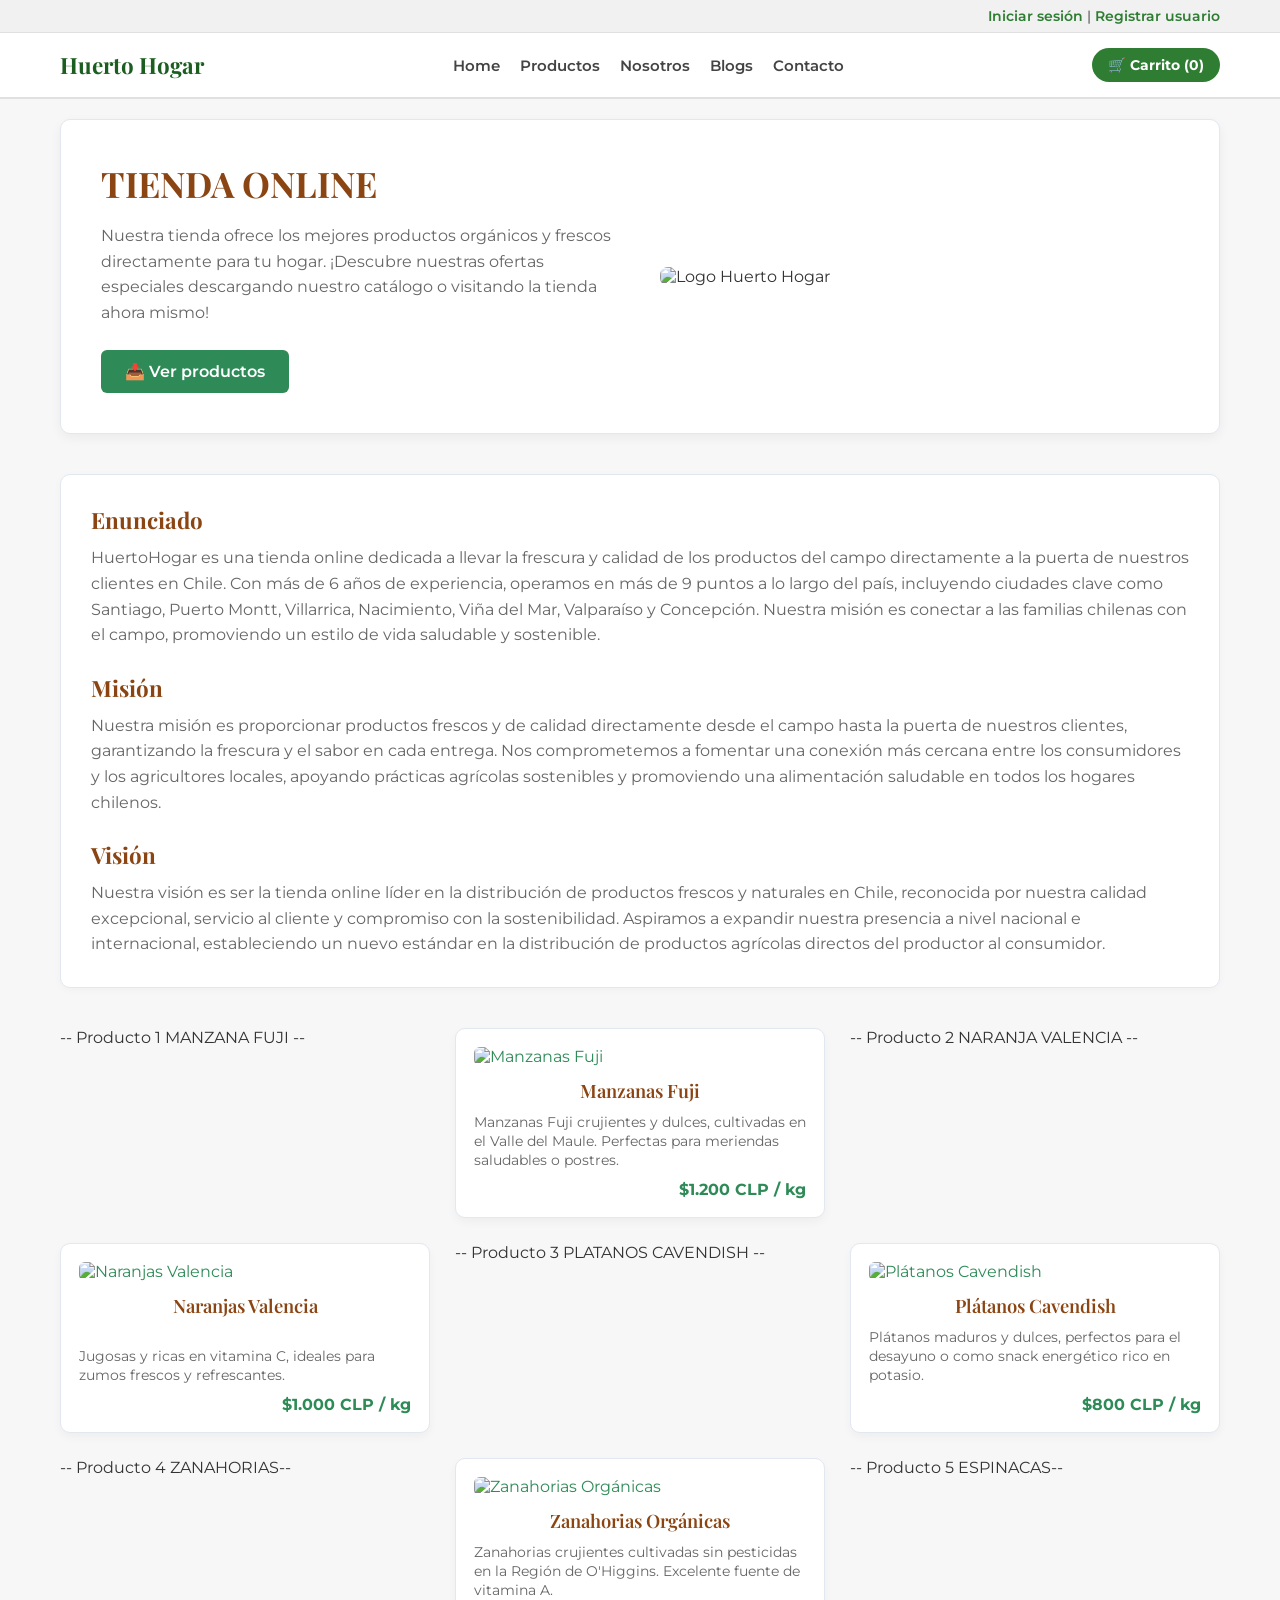
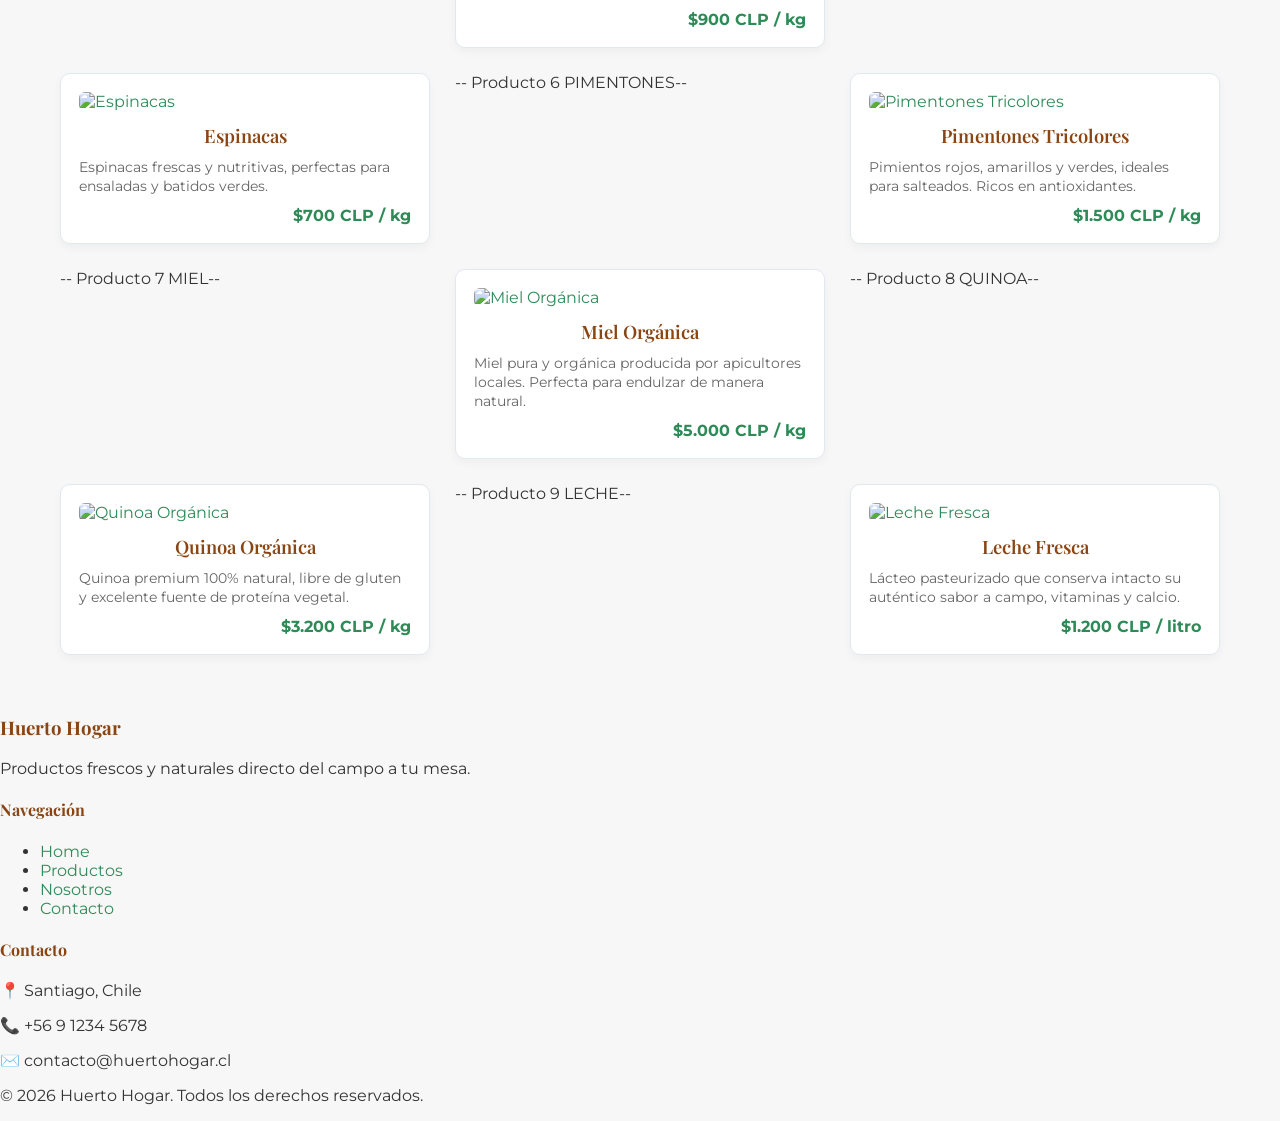
==== index.html @ ce5a7156 "Add initial index.html for Huerto Hogar website Initial HTML structure for the Huerto Hogar website," ====
<!DOCTYPE html>
<html lang="es">
<head>
    <meta charset="UTF-8">
    <meta name="viewport" content="width=device-width, initial-scale=1.0">
    <title>Huerto Hogar | Inicio</title>
    
    <link rel="preconnect" href="https://fonts.googleapis.com">
    <link rel="preconnect" href="https://fonts.gstatic.com" crossorigin>
    <link href="https://fonts.googleapis.com/css2?family=Montserrat:wght@400;500;600;700&family=Playfair+Display:wght@400;600;700&display=swap" rel="stylesheet">

    <link rel="stylesheet" href="css/global.css">
    <link rel="stylesheet" href="css/header.css">
    <link rel="stylesheet" href="css/home.css">
    <link rel="stylesheet" href="css/footer.css">
</head>
<body>

    <div class="top-bar-wrapper">
        <div class="top-bar">
            <a href="iniciar_sesion.html">Iniciar sesión</a> | 
            <a href="registrar_usuario.html">Registrar usuario</a>
        </div>
    </div>

    <header>
        <div class="contenedor-header">
            <div class="logo">
                <a href="index.html" style="text-decoration: none; color: inherit; display: flex; align-items: center;">
                    <h1>Huerto Hogar</h1>
                </a>
            </div>

            <nav class="menu">
                <a href="index.html" class="activo">Home</a>
                <a href="productos.html">Productos</a>
                <a href="nosotros.html">Nosotros</a>
                <a href="blogs.html">Blogs</a>
                <a href="contacto.html">Contacto</a>
            </nav>

            <div class="carrito">
                <a href="carrito.html">🛒 Carrito (0)</a>
            </div>
        </div>
    </header>

    <main class="contenedor">
        
        <section class="hero-banner">
            <div class="hero-texto">
                <h1>TIENDA ONLINE</h1>
                <p>Nuestra tienda ofrece los mejores productos orgánicos y frescos directamente para tu hogar. ¡Descubre nuestras ofertas especiales descargando nuestro catálogo o visitando la tienda ahora mismo!</p>
                <a href="productos.html" class="btn-ver-productos">📥 Ver productos</a>
            </div>
            <div class="hero-imagen-contenedor">
                <img src="imagenes/logo.jpg" alt="Logo Huerto Hogar" class="hero-img">
            </div>
        </section>

        <section class="seccion-institucional">
            <div class="bloque-institucional">
                <h2>Enunciado</h2>
                <p>HuertoHogar es una tienda online dedicada a llevar la frescura y calidad de los productos del campo directamente a la puerta de nuestros clientes en Chile. Con más de 6 años de experiencia, operamos en más de 9 puntos a lo largo del país, incluyendo ciudades clave como Santiago, Puerto Montt, Villarrica, Nacimiento, Viña del Mar, Valparaíso y Concepción. Nuestra misión es conectar a las familias chilenas con el campo, promoviendo un estilo de vida saludable y sostenible.</p>
            </div>

            <div class="bloque-institucional">
                <h2>Misión</h2>
                <p>Nuestra misión es proporcionar productos frescos y de calidad directamente desde el campo hasta la puerta de nuestros clientes, garantizando la frescura y el sabor en cada entrega. Nos comprometemos a fomentar una conexión más cercana entre los consumidores y los agricultores locales, apoyando prácticas agrícolas sostenibles y promoviendo una alimentación saludable en todos los hogares chilenos.</p>
            </div>

            <div class="bloque-institucional">
                <h2>Visión</h2>
                <p>Nuestra visión es ser la tienda online líder en la distribución de productos frescos y naturales en Chile, reconocida por nuestra calidad excepcional, servicio al cliente y compromiso con la sostenibilidad. Aspiramos a expandir nuestra presencia a nivel nacional e internacional, estableciendo un nuevo estándar en la distribución de productos agrícolas directos del productor al consumidor.</p>
            </div>
        </section>

        
        <section class="grilla-productos">
            
            -- Producto 1 MANZANA FUJI --
            <article class="tarjeta-home">
                <a href="detalle_producto.html">
                    <img src="imagenes/Manzanas%20Fuji.jpg" alt="Manzanas Fuji" class="img-producto">
                </a> 
                <a href="detalle_producto.html" class="titulo-home">Manzanas Fuji</a>
                <div class="info-tarjeta">
                    <p class="atributos">Manzanas Fuji crujientes y dulces, cultivadas en el Valle del Maule. Perfectas para meriendas saludables o postres.</p>
                    <span class="precio">$1.200 CLP / kg</span>
                </div>
            </article>

            -- Producto 2 NARANJA VALENCIA --
            <article class="tarjeta-home">
                <a href="detalle_producto.html">
                    <img src="imagenes/Naranjas%20Valencia.jpg" alt="Naranjas Valencia" class="img-producto">
                </a> 
                <a href="detalle_producto.html" class="titulo-home">Naranjas Valencia</a>
                <div class="info-tarjeta">
                    <p class="atributos">Jugosas y ricas en vitamina C, ideales para zumos frescos y refrescantes.</p>
                    <span class="precio">$1.000 CLP / kg</span>
                </div>
            </article>

            -- Producto 3 PLATANOS CAVENDISH --
            <article class="tarjeta-home">
                <a href="detalle_producto.html">
                    <img src="imagenes/Platanos.jpg" alt="Plátanos Cavendish" class="img-producto">
                </a> 
                <a href="detalle_producto.html" class="titulo-home">Plátanos Cavendish</a>
                <div class="info-tarjeta">
                    <p class="atributos">Plátanos maduros y dulces, perfectos para el desayuno o como snack energético rico en potasio.</p>
                    <span class="precio">$800 CLP / kg</span>
                </div>
            </article>

            -- Producto 4 ZANAHORIAS--
            <article class="tarjeta-home">
                <a href="detalle_producto.html">
                    <img src="imagenes/Zanahoria.jpg" alt="Zanahorias Orgánicas" class="img-producto">
                </a> 
                <a href="detalle_producto.html" class="titulo-home">Zanahorias Orgánicas</a>
                <div class="info-tarjeta">
                    <p class="atributos">Zanahorias crujientes cultivadas sin pesticidas en la Región de O'Higgins. Excelente fuente de vitamina A.</p>
                    <span class="precio">$900 CLP / kg</span>
                </div>
            </article>

            -- Producto 5 ESPINACAS--
            <article class="tarjeta-home">
                <a href="detalle_producto.html">
                    <img src="imagenes/Espinacas.jpg" alt="Espinacas" class="img-producto">
                </a> 
                <a href="detalle_producto.html" class="titulo-home">Espinacas</a>
                <div class="info-tarjeta">
                    <p class="atributos">Espinacas frescas y nutritivas, perfectas para ensaladas y batidos verdes.</p>
                    <span class="precio">$700 CLP / kg</span>
                </div>
            </article>

            -- Producto 6 PIMENTONES--
            <article class="tarjeta-home">
                <a href="detalle_producto.html">
                    <img src="imagenes/Pimientos.jpg" alt="Pimentones Tricolores" class="img-producto">
                </a> 
                <a href="detalle_producto.html" class="titulo-home">Pimentones Tricolores</a>
                <div class="info-tarjeta">
                    <p class="atributos">Pimientos rojos, amarillos y verdes, ideales para salteados. Ricos en antioxidantes.</p>
                    <span class="precio">$1.500 CLP / kg</span>
                </div>
            </article>

            -- Producto 7 MIEL--
            <article class="tarjeta-home">
                <a href="detalle_producto.html">
                    <img src="imagenes/miel.jpg" alt="Miel Orgánica" class="img-producto">
                </a> 
                <a href="detalle_producto.html" class="titulo-home">Miel Orgánica</a>
                <div class="info-tarjeta">
                    <p class="atributos">Miel pura y orgánica producida por apicultores locales. Perfecta para endulzar de manera natural.</p>
                    <span class="precio">$5.000 CLP / kg</span>
                </div>
            </article>

            -- Producto 8 QUINOA--
            <article class="tarjeta-home">
                <a href="detalle_producto.html">
                    <img src="imagenes/Quinua.jpg" alt="Quinoa Orgánica" class="img-producto">
                </a> 
                <a href="detalle_producto.html" class="titulo-home">Quinoa Orgánica</a>
                <div class="info-tarjeta">
                    <p class="atributos">Quinoa premium 100% natural, libre de gluten y excelente fuente de proteína vegetal.</p>
                    <span class="precio">$3.200 CLP / kg</span>
                </div>
            </article>

            -- Producto 9 LECHE--
            <article class="tarjeta-home">
                <a href="detalle_producto.html">
                    <img src="imagenes/Leche.jpg" alt="Leche Fresca" class="img-producto">
                </a> 
                <a href="detalle_producto.html" class="titulo-home">Leche Fresca</a>
                <div class="info-tarjeta">
                    <p class="atributos">Lácteo pasteurizado que conserva intacto su auténtico sabor a campo, vitaminas y calcio.</p>
                    <span class="precio">$1.200 CLP / litro</span>
                </div>
            </article>

        </section>
    </main>

    
    <footer class="pie-pagina-columnas">
        <div class="contenedor-footer-grid">
            <!-- Columna 1: Marca y descripción -->
            <div class="columna-footer">
                <h3>Huerto Hogar</h3>
                <p>Productos frescos y naturales directo del campo a tu mesa.</p>
            </div>

            
            <div class="columna-footer">
                <h4>Navegación</h4>
                <ul>
                    <li><a href="index.html">Home</a></li>
                    <li><a href="productos.html">Productos</a></li>
                    <li><a href="nosotros.html">Nosotros</a></li>
                    <li><a href="contacto.html">Contacto</a></li>
                </ul>
            </div>

           
            <div class="columna-footer">
                <h4>Contacto</h4>
                <p>📍 Santiago, Chile</p>
                <p>📞 +56 9 1234 5678</p>
                <p>✉️ contacto@huertohogar.cl</p>
            </div>
        </div>

        
        <div class="footer-bottom">
            <p>&copy; 2026 Huerto Hogar. Todos los derechos reservados.</p>
        </div>
    </footer>

    
    <script src="js/app.js"></script>

</body>
</html>
---- css/global.css ----
:root {
    /* Paleta de Colores Corporativa */
    --color-primario: #2e7d32;
    --color-primario-oscuro: #1b5e20;
    --color-fondo: #f8f9fa;
    --color-blanco: #ffffff;
    --color-borde: #e0e0e0;
    --color-borde-input: #cccccc;
    --color-texto: #333333;
    --color-texto-oscuro: #222222;
    --color-texto-etiqueta: #444444;
    --color-texto-secundario: #555555;
    --color-texto-suave: #666666;

    --fuente-principal: Arial, sans-serif;
    --ancho-maximo: 1200px;
    --transicion-suave: all 0.2s ease;
    --sombra-tarjeta: 0 4px 10px rgba(0, 0, 0, 0.05);
    --sombra-focus: 0 0 5px rgba(46, 125, 50, 0.3);
}


*,
*::before,
*::after {
    box-sizing: border-box;
}

body {
    font-family: var(--fuente-principal);
    margin: 0;
    background-color: var(--color-fondo);
    color: var(--color-texto);
}

a {
    text-decoration: none;
    color: inherit;
}


.contenedor,
.contenedor-principal,
.contenedor-header,
.contenedor-footer {
    max-width: var(--ancho-maximo);
    margin: 0 auto;
    padding: 0 20px;
}


.boton-verde,
.btn-enviar {
    width: 100%;
    background-color: var(--color-primario);
    color: var(--color-blanco);
    border: none;
    padding: 12px;
    font-size: 1rem;
    font-weight: bold;
    border-radius: 6px;
    cursor: pointer;
    transition: var(--transicion-suave);
}

.boton-verde:hover,
.btn-enviar:hover {
    background-color: var(--color-primario-oscuro);
}

.etiqueta {
    color: var(--color-primario);
    font-weight: bold;
    font-size: 0.85rem;
    letter-spacing: 1px;
    text-transform: uppercase;
    display: block;
    margin-bottom: 5px;
}

.linea-divisora {
    border: 0;
    border-top: 1px solid var(--color-borde);
    margin: 15px 0;
}


body {
    background-color: #F7F7F7; /* Blanco Suave */
    color: #333333;             /* Texto Principal Gris Oscuro */
    font-family: 'Montserrat', sans-serif;
}

h1, h2, h3, h4, h5, h6 {
    color: #8B4513;             /* Marrón Claro */
    font-family: 'Playfair Display', serif;
}

a {
    color: #2E8B57;             /* Verde Esmeralda */
}

button, input[type="submit"], .btn-primary {
    background-color: #2E8B57; /* Verde Esmeralda */
    color: #FFFFFF;
    border: none;
}

.oferta, .promo, .badge-oferta {
    background-color: #FFD700; /* Amarillo Mostaza */
    color: #333333;
}
---- css/header.css ----
.top-bar-wrapper {
    background-color: #f1f1f1;
    border-bottom: 1px solid var(--color-borde);
}

.top-bar {
    max-width: var(--ancho-maximo);
    margin: 0 auto;
    padding: 8px 20px;
    text-align: right;
    font-size: 0.85rem;
}

.top-bar a {
    color: var(--color-primario);
    text-decoration: none;
    font-weight: 600;
    transition: var(--transicion-suave);
}

.top-bar a:hover {
    color: var(--color-primario-oscuro);
    text-decoration: underline;
}


header {
    background-color: var(--color-blanco);
    border-bottom: 2px solid var(--color-borde);
}

.contenedor-header {
    max-width: var(--ancho-maximo);
    margin: 0 auto;
    display: flex;
    justify-content: space-between;
    align-items: center;
    padding: 15px 20px;
}

/* Logo */
.logo h1 {
    margin: 0;
    font-size: 1.4rem;
    color: var(--color-primario-oscuro);
}


.menu {
    display: flex;
    align-items: center;
    gap: 20px;
}

.menu a {
    text-decoration: none;
    color: var(--color-texto-etiqueta);
    font-weight: 600;
    font-size: 0.95rem;
    transition: var(--transicion-suave);
}

.menu a:hover {
    color: var(--color-primario);
}

.carrito a {
    display: flex;
    align-items: center;
    gap: 6px;
    background-color: var(--color-primario);
    color: var(--color-blanco) !important;
    padding: 8px 16px;
    border-radius: 20px;
    font-weight: bold;
    font-size: 0.9rem;
    text-decoration: none;
    transition: var(--transicion-suave);
}

.carrito a:hover {
    background-color: var(--color-primario-oscuro);
}


@media (max-width: 768px) {
    .contenedor-header {
        flex-direction: column;
        gap: 15px;
    }

    .menu {
        flex-wrap: wrap;
        justify-content: center;
        gap: 12px;
    }
}
---- css/home.css ----
.hero-banner {
    background-color: #ffffff;
    border: 1px solid #e2e8f0;
    border-radius: 10px;
    padding: 40px;
    margin: 20px 0 40px 0;
    display: flex;
    align-items: center;
    gap: 40px;
    box-shadow: 0 4px 12px rgba(0, 0, 0, 0.05);
}

.hero-texto {
    flex: 1;
}

.hero-texto h1 {
    font-family: var(--font-encabezado, 'Playfair Display', serif);
    font-size: 2.2rem;
    color: var(--marron-claro, #8B4513);
    margin-top: 0;
    margin-bottom: 15px;
}

.hero-texto p {
    font-family: var(--font-principal, 'Montserrat', sans-serif);
    font-size: 1rem;
    line-height: 1.6;
    color: var(--texto-secundario, #666666);
    margin-bottom: 25px;
}

.btn-ver-productos {
    display: inline-block;
    background-color: var(--verde-esmeralda, #2E8B57);
    color: #ffffff;
    padding: 12px 24px;
    font-family: var(--font-principal, 'Montserrat', sans-serif);
    font-weight: 600;
    border-radius: 6px;
    text-decoration: none;
    transition: background-color 0.2s ease;
}

.btn-ver-productos:hover {
    background-color: #21633e;
}

.hero-imagen-contenedor {
    flex: 1;
    display: flex;
    justify-content: center;
    align-items: center;
}

.hero-img {
    width: 100%;
    max-height: 280px;
    object-fit: contain;
    border-radius: 8px;
}


.seccion-institucional {
    background-color: #ffffff;
    border: 1px solid #e2e8f0;
    border-radius: 10px;
    padding: 30px;
    margin-bottom: 40px;
    box-shadow: 0 2px 8px rgba(0, 0, 0, 0.03);
}

.bloque-institucional {
    margin-bottom: 25px;
}

.bloque-institucional:last-child {
    margin-bottom: 0;
}

.bloque-institucional h2 {
    font-family: var(--font-encabezado, 'Playfair Display', serif);
    color: var(--marron-claro, #8B4513);
    font-size: 1.4rem;
    margin-top: 0;
    margin-bottom: 10px;
}

.bloque-institucional p {
    font-family: var(--font-principal, 'Montserrat', sans-serif);
    color: var(--texto-secundario, #666666);
    line-height: 1.6;
    margin: 0;
}


.grilla-productos {
    display: grid;
    grid-template-columns: repeat(3, 1fr);
    gap: 25px;
    margin-bottom: 60px;
}

.tarjeta-home {
    background-color: #ffffff;
    border: 1px solid #e2e8f0;
    border-radius: 10px;
    padding: 18px;
    display: flex;
    flex-direction: column;
    box-shadow: 0 4px 10px rgba(0, 0, 0, 0.04);
    transition: transform 0.2s ease, box-shadow 0.2s ease;
}

.tarjeta-home:hover {
    transform: translateY(-4px);
    box-shadow: 0 8px 18px rgba(0, 0, 0, 0.08);
}

.tarjeta-home .img-producto {
    width: 100%;
    height: 160px;
    object-fit: cover;
    border-radius: 6px;
    margin-bottom: 12px;
}

.titulo-home {
    font-family: var(--font-encabezado, 'Playfair Display', serif);
    color: var(--marron-claro, #8B4513);
    font-size: 1.15rem;
    font-weight: 600;
    text-align: center;
    margin-bottom: 10px;
    display: block;
    text-decoration: none;
    transition: color 0.2s ease;
}

.titulo-home:hover {
    color: var(--verde-esmeralda, #2E8B57);
}

.info-tarjeta {
    display: flex;
    flex-direction: column;
    gap: 10px;
    margin-top: auto;
}

.atributos {
    font-family: var(--font-principal, 'Montserrat', sans-serif);
    font-size: 0.85rem;
    color: var(--texto-secundario, #666666);
    line-height: 1.4;
    margin: 0;
}

.precio {
    font-family: var(--font-principal, 'Montserrat', sans-serif);
    font-size: 1rem;
    font-weight: 700;
    color: var(--verde-esmeralda, #2E8B57);
    text-align: right;
}


.img-placeholder-grande,
.img-placeholder-pequena {
    border: 1px solid #cbd5e0;
    border-radius: 6px;
    background-color: #f8fafc;
    background-image: 
        linear-gradient(to bottom right, transparent calc(50% - 1px), #cbd5e0, transparent calc(50% + 1px)),
        linear-gradient(to top right, transparent calc(50% - 1px), #cbd5e0, transparent calc(50% + 1px));
}

.img-placeholder-grande {
    width: 100%;
    height: 280px;
}

.img-placeholder-pequena {
    width: 100%;
    height: 160px;
    margin-bottom: 12px;
}


@media (max-width: 992px) {
    .grilla-productos {
        grid-template-columns: repeat(2, 1fr);
    }
}

@media (max-width: 768px) {
    .hero-banner {
        flex-direction: column;
        text-align: center;
        padding: 25px;
    }

    .seccion-institucional {
        padding: 20px;
    }
}

@media (max-width: 576px) {
    .grilla-productos {
        grid-template-columns: 1fr;
    }
}
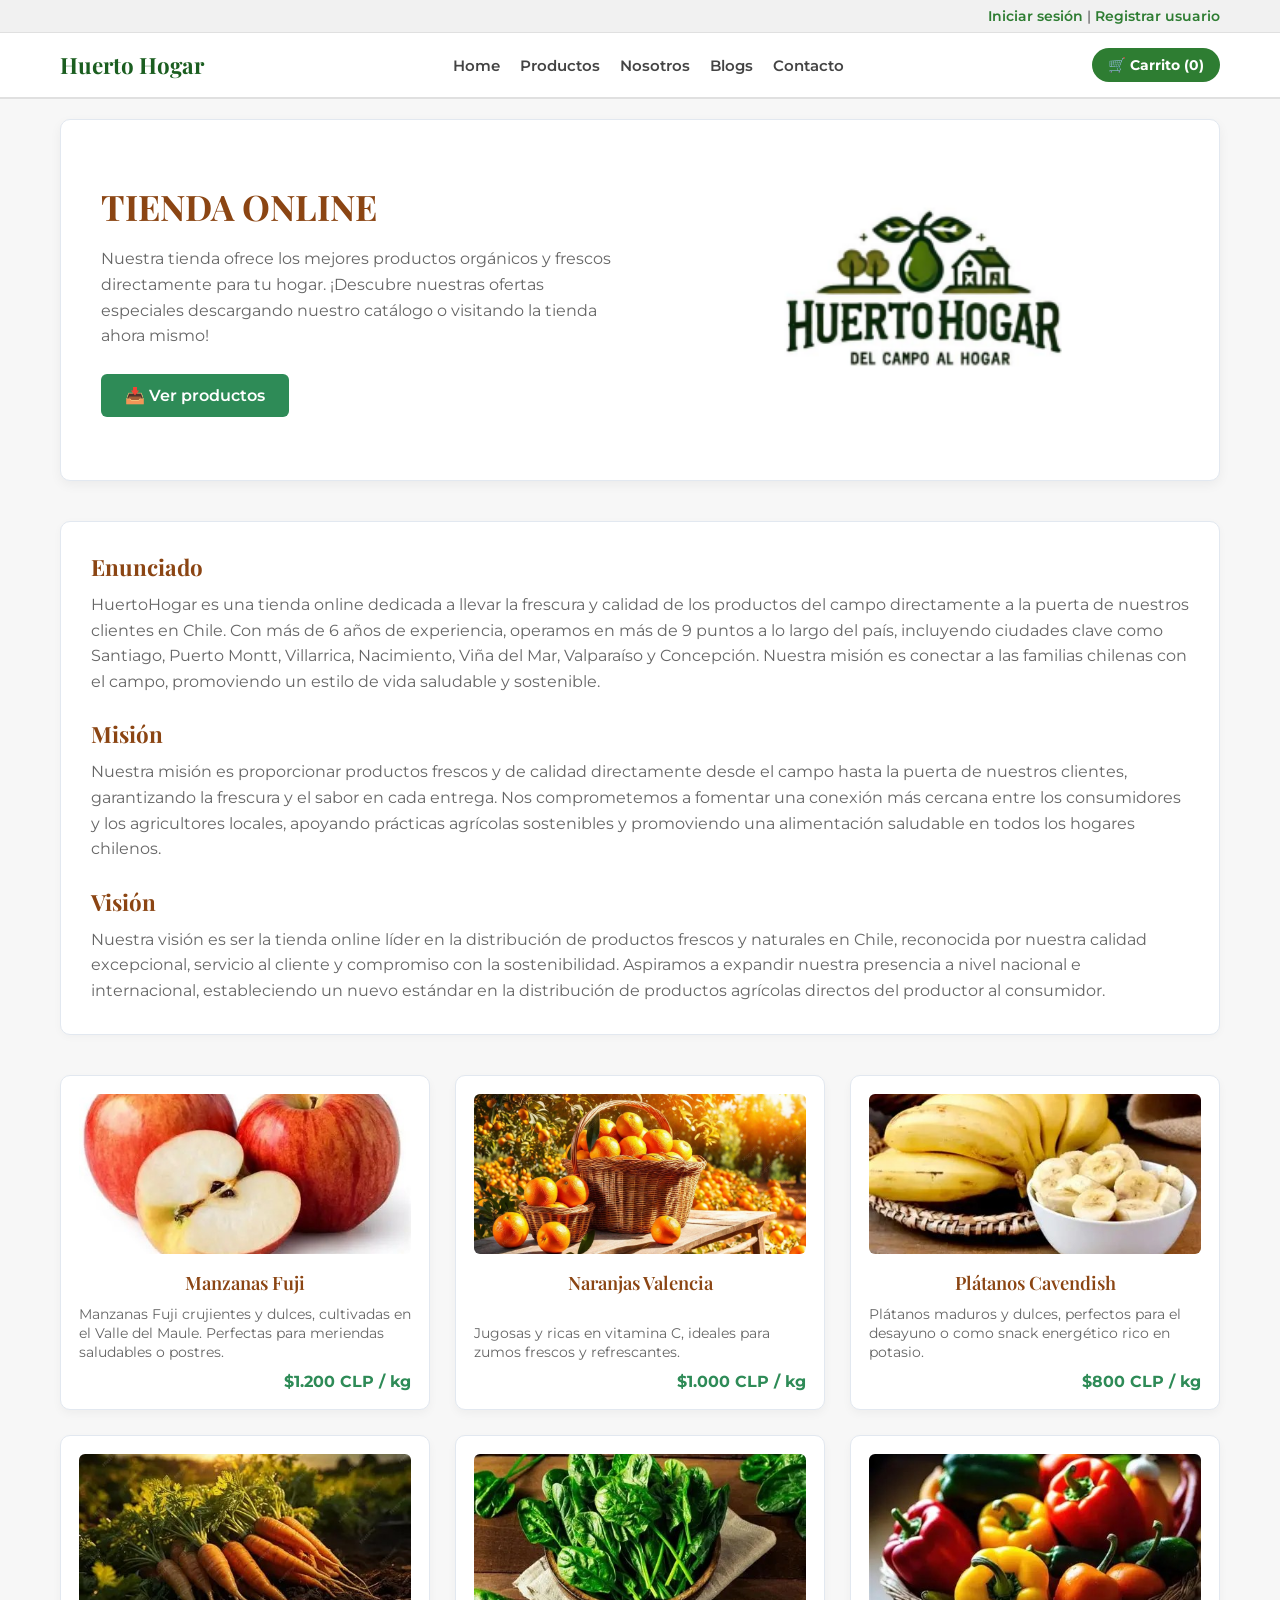
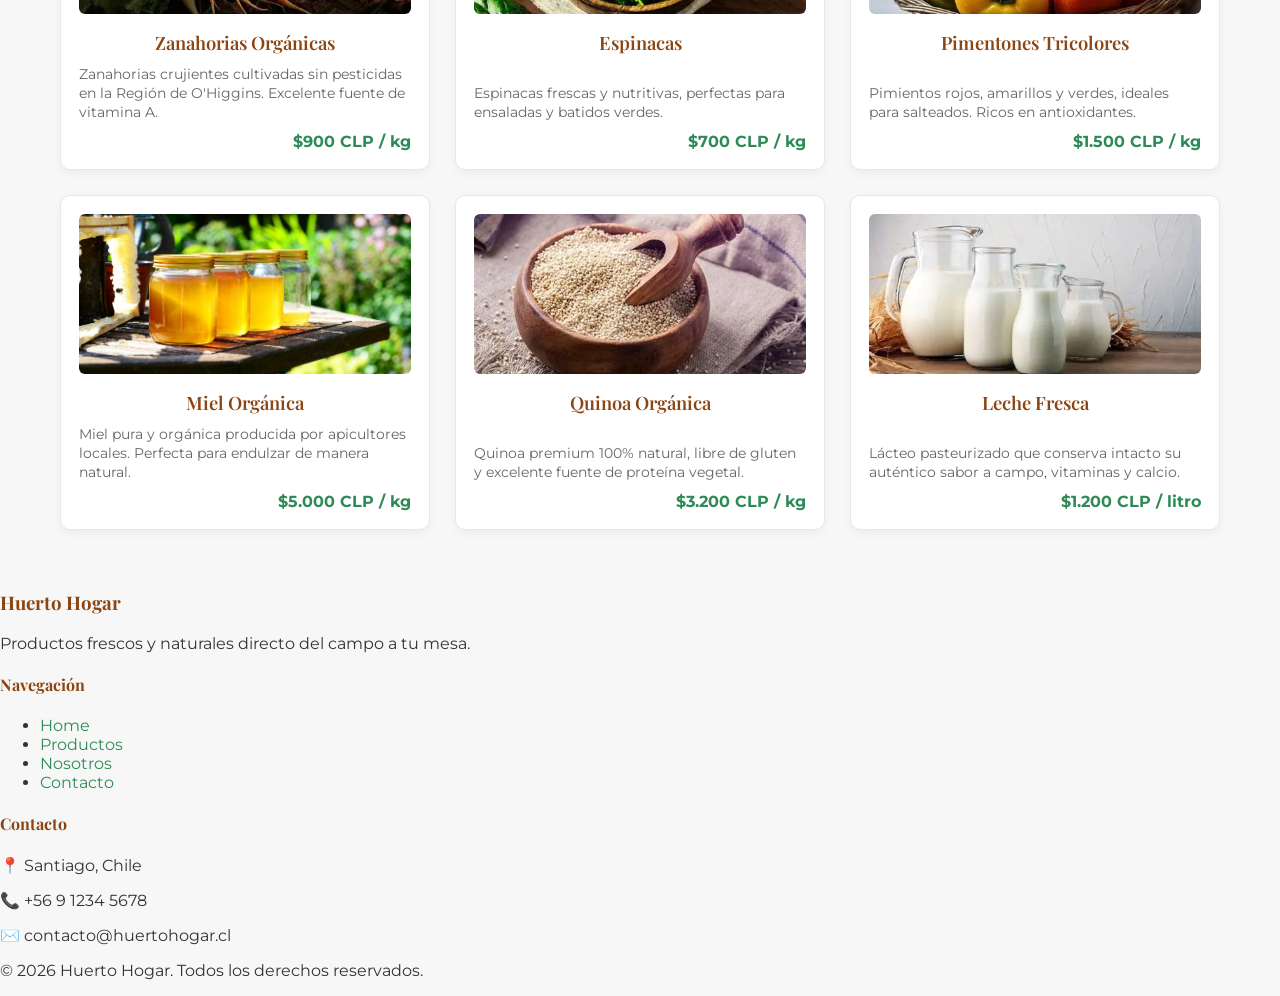
==== commit fca7a9c1: "coreguir" ====
--- a/index.html
+++ b/index.html
@@ -78,7 +78,7 @@
         
         <section class="grilla-productos">
             
-            -- Producto 1 MANZANA FUJI --
+            <!-- Producto 1 MANZANA FUJI -->
             <article class="tarjeta-home">
                 <a href="detalle_producto.html">
                     <img src="imagenes/Manzanas%20Fuji.jpg" alt="Manzanas Fuji" class="img-producto">
@@ -90,7 +90,7 @@
                 </div>
             </article>
 
-            -- Producto 2 NARANJA VALENCIA --
+            <!-- Producto 2 NARANJA VALENCIA -->
             <article class="tarjeta-home">
                 <a href="detalle_producto.html">
                     <img src="imagenes/Naranjas%20Valencia.jpg" alt="Naranjas Valencia" class="img-producto">
@@ -102,7 +102,7 @@
                 </div>
             </article>
 
-            -- Producto 3 PLATANOS CAVENDISH --
+            <!-- Producto 3 PLATANOS CAVENDISH -->
             <article class="tarjeta-home">
                 <a href="detalle_producto.html">
                     <img src="imagenes/Platanos.jpg" alt="Plátanos Cavendish" class="img-producto">
@@ -114,7 +114,7 @@
                 </div>
             </article>
 
-            -- Producto 4 ZANAHORIAS--
+            <!-- Producto 4 ZANAHORIAS-->
             <article class="tarjeta-home">
                 <a href="detalle_producto.html">
                     <img src="imagenes/Zanahoria.jpg" alt="Zanahorias Orgánicas" class="img-producto">
@@ -126,7 +126,7 @@
                 </div>
             </article>
 
-            -- Producto 5 ESPINACAS--
+            <!-- Producto 5 ESPINACAS-->
             <article class="tarjeta-home">
                 <a href="detalle_producto.html">
                     <img src="imagenes/Espinacas.jpg" alt="Espinacas" class="img-producto">
@@ -138,7 +138,7 @@
                 </div>
             </article>
 
-            -- Producto 6 PIMENTONES--
+            <!-- Producto 6 PIMENTONES-->
             <article class="tarjeta-home">
                 <a href="detalle_producto.html">
                     <img src="imagenes/Pimientos.jpg" alt="Pimentones Tricolores" class="img-producto">
@@ -150,7 +150,7 @@
                 </div>
             </article>
 
-            -- Producto 7 MIEL--
+            <!-- Producto 7 MIEL-->
             <article class="tarjeta-home">
                 <a href="detalle_producto.html">
                     <img src="imagenes/miel.jpg" alt="Miel Orgánica" class="img-producto">
@@ -162,7 +162,7 @@
                 </div>
             </article>
 
-            -- Producto 8 QUINOA--
+            <!-- Producto 8 QUINOA-->
             <article class="tarjeta-home">
                 <a href="detalle_producto.html">
                     <img src="imagenes/Quinua.jpg" alt="Quinoa Orgánica" class="img-producto">
@@ -174,7 +174,7 @@
                 </div>
             </article>
 
-            -- Producto 9 LECHE--
+            <!-- Producto 9 LECHE-->
             <article class="tarjeta-home">
                 <a href="detalle_producto.html">
                     <img src="imagenes/Leche.jpg" alt="Leche Fresca" class="img-producto">
--- a/css/footer.css
+++ b/css/footer.css
@@ -0,0 +1,120 @@
+<!DOCTYPE html>
+<html lang="es">
+<head>
+    <meta charset="UTF-8">
+    <meta name="viewport" content="width=device-width, initial-scale=1.0">
+    <title>Iniciar sesión | Huerto Hogar</title>
+    
+    
+    <link rel="preconnect" href="https://fonts.googleapis.com">
+    <link rel="preconnect" href="https://fonts.gstatic.com" crossorigin>
+    <link href="https://fonts.googleapis.com/css2?family=Montserrat:wght@400;500;600&family=Playfair+Display:wght@400;600;700&display=swap" rel="stylesheet">
+    
+    
+    <link rel="stylesheet" href="css/global.css">
+    <link rel="stylesheet" href="css/header.css">
+    <link rel="stylesheet" href="css/login.css">
+    <link rel="stylesheet" href="css/footer.css">
+</head>
+<body>
+
+    
+    <div class="top-bar-wrapper">
+        <div class="top-bar">
+            <a href="iniciar_sesion.html" class="activo">Iniciar sesión</a> | 
+            <a href="registrar_usuario.html">Registrar usuario</a>
+        </div>
+    </div>
+
+    
+    <header>
+        <div class="contenedor-header">
+            <div class="logo">
+                <a href="index.html" style="text-decoration: none; color: inherit; display: flex; align-items: center;">
+                    <h1>Huerto Hogar</h1>
+                </a>
+            </div>
+
+            <nav class="menu">
+                <a href="index.html">Home</a>
+                <a href="productos.html">Productos</a>
+                <a href="nosotros.html">Nosotros</a>
+                <a href="blogs.html">Blogs</a>
+                <a href="contacto.html">Contacto</a>
+            </nav>
+
+            <div class="carrito">
+                <a href="carrito.html">🛒 Carrito (0)</a>
+            </div>
+        </div>
+    </header>
+    
+    <main class="contenedor pagina-interior">
+        <div class="login-container">
+            <!-- Sección del logo y nombre de la empresa -->
+            <div class="company-branding">
+                <div class="logo-placeholder">
+                    <img src="imagenes/logo.jpg" alt="Logo Huerto Hogar" class="img-logo-login">
+                </div>
+            </div>
+
+            <div class="login-card">
+                <div class="login-header">
+                    <h3>Inicio de sesión</h3>
+                </div>
+                <div class="login-body">
+                    <form action="#" method="POST">
+                        <div class="input-group">
+                            <label for="correo">Correo</label>
+                            <input type="email" id="correo" name="correo" required placeholder="ejemplo@correo.com">
+                        </div>
+
+                        <div class="input-group">
+                            <label for="contrasena">Contraseña</label>
+                            <input type="password" id="contrasena" name="contrasena" required placeholder="********">
+                        </div>
+
+                        <div class="submit-group">
+                            <button type="submit" class="btn-login">Iniciar sesión</button>
+                        </div>
+                    </form>
+                </div>
+            </div>
+        </div>
+    </main>
+
+    <footer class="pie-pagina-columnas">
+        <div class="contenedor-footer-grid">
+            <!-- Columna 1: Marca y descripción -->
+            <div class="columna-footer">
+                <h3>Huerto Hogar</h3>
+                <p>Productos frescos y naturales directo del campo a tu mesa.</p>
+            </div>
+
+            <div class="columna-footer">
+                <h4>Navegación</h4>
+                <ul>
+                    <li><a href="index.html">Home</a></li>
+                    <li><a href="productos.html">Productos</a></li>
+                    <li><a href="nosotros.html">Nosotros</a></li>
+                    <li><a href="contacto.html">Contacto</a></li>
+                </ul>
+            </div>
+
+            <div class="columna-footer">
+                <h4>Contacto</h4>
+                <p>📍 Santiago, Chile</p>
+                <p>📞 +56 9 1234 5678</p>
+                <p>✉️ contacto@huertohogar.cl</p>
+            </div>
+        </div>
+
+        <div class="footer-bottom">
+            <p>&copy; 2026 Huerto Hogar. Todos los derechos reservados.</p>
+        </div>
+    </footer>
+
+    <script src="js/app.js"></script>
+
+</body>
+</html>
